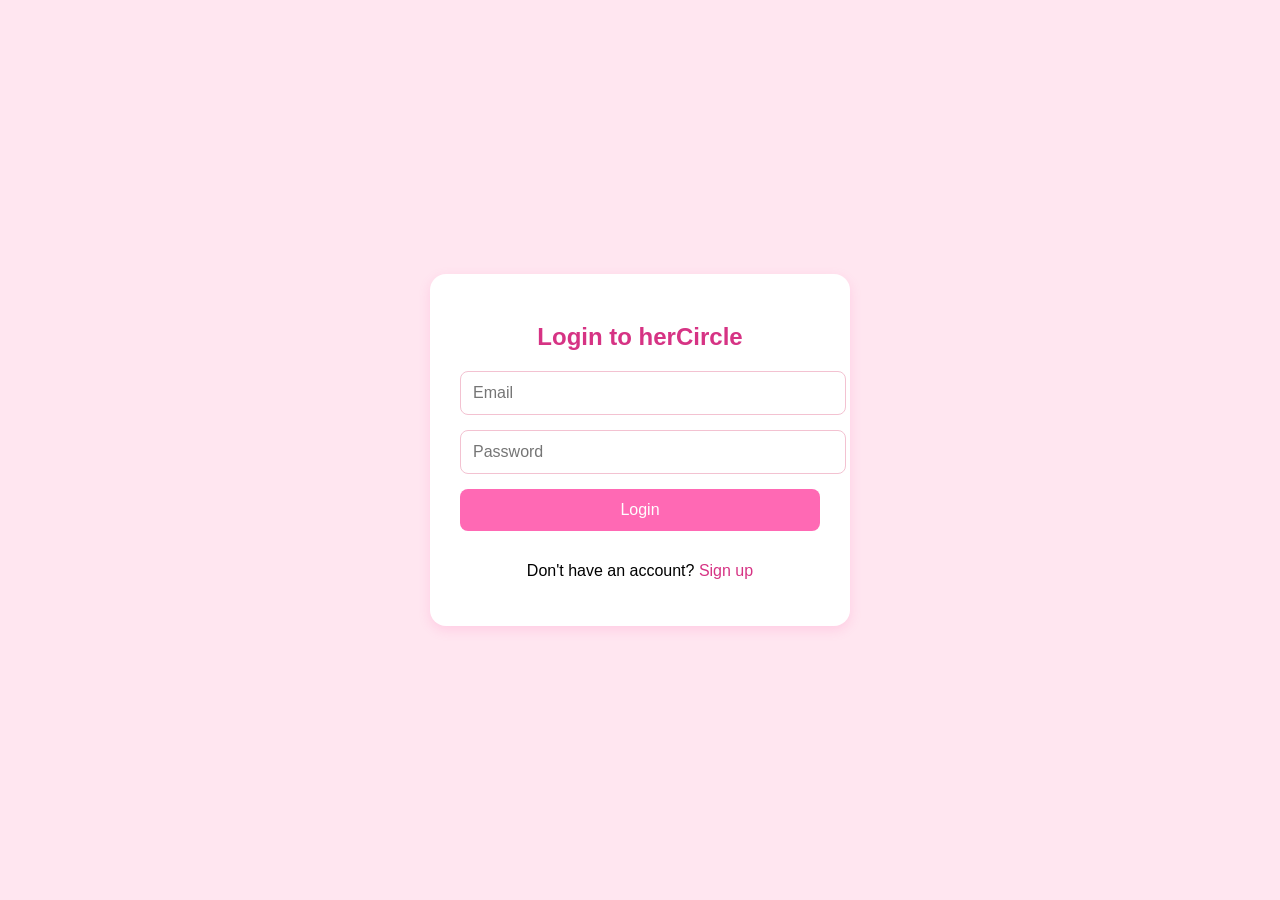
==== index.html @ e14ffa2d "her" ====
<!DOCTYPE html>
<html lang="en">
<head>
  <meta charset="UTF-8">
  <title>Login | WarmFlow</title>
  <link rel="stylesheet" href="style.css">
</head>
<body>
  <div class="form-container">
    <form onsubmit="handleLogin(event)">
      <h2>Login to herCircle</h2>
      <input type="email" id="loginEmail" placeholder="Email" required />
      <input type="password" id="loginPassword" placeholder="Password" required />
      <button type="submit">Login</button>
      <p>Don't have an account? <a href="signup.html">Sign up</a></p>
    </form>
  </div>
  <script src="script.js"></script>
</body>
</html>
---- style.css ----
body {
  font-family: 'Segoe UI', sans-serif;
  background-color: #ffe6f0;
  margin: 0;
  padding: 0;
  display: flex;
  align-items: center;
  justify-content: center;
  height: 100vh;
}

.form-container, .dashboard {
  background: white;
  padding: 30px;
  border-radius: 16px;
  box-shadow: 0 4px 12px rgba(255, 105, 180, 0.2);
  width: 90%;
  max-width: 360px;
  text-align: center;
}

h2 {
  color: #d63384;
  margin-bottom: 20px;
}

input, button {
  width: 100%;
  padding: 12px;
  margin-bottom: 15px;
  border: 1px solid #f3c2d1;
  border-radius: 8px;
  font-size: 1rem;
}

button {
  background-color: #ff69b4;
  color: white;
  border: none;
  cursor: pointer;
}

button:hover {
  background-color: #e0559e;
}

a {
  color: #d63384;
  text-decoration: none;
}
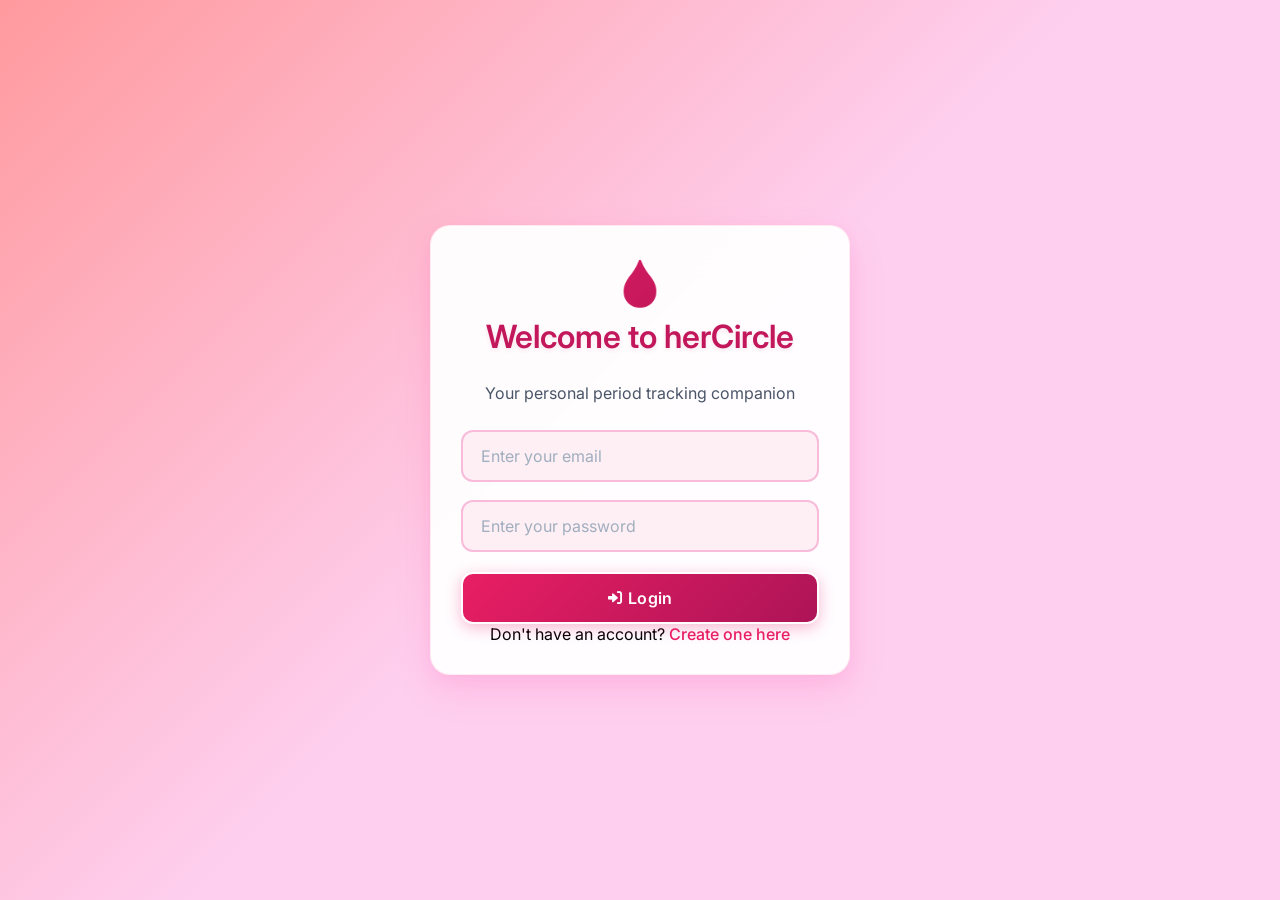
==== commit 70859da6: "chat bot added" ====
--- a/index.html
+++ b/index.html
@@ -2,17 +2,33 @@
 <html lang="en">
 <head>
   <meta charset="UTF-8">
-  <title>Login | WarmFlow</title>
+  <meta name="viewport" content="width=device-width, initial-scale=1.0">
+  <title>Login | herCircle</title>
   <link rel="stylesheet" href="style.css">
+  <link href="https://cdnjs.cloudflare.com/ajax/libs/font-awesome/6.0.0/css/all.min.css" rel="stylesheet">
 </head>
 <body>
   <div class="form-container">
+    <div class="logo">🩸</div>
+    <h2>Welcome to herCircle</h2>
+    <p class="welcome-text">Your personal period tracking companion</p>
+    
     <form onsubmit="handleLogin(event)">
-      <h2>Login to herCircle</h2>
-      <input type="email" id="loginEmail" placeholder="Email" required />
-      <input type="password" id="loginPassword" placeholder="Password" required />
-      <button type="submit">Login</button>
-      <p>Don't have an account? <a href="signup.html">Sign up</a></p>
+      <div class="input-group">
+        <input type="email" id="loginEmail" placeholder="Enter your email" required />
+      </div>
+      
+      <div class="input-group">
+        <input type="password" id="loginPassword" placeholder="Enter your password" required />
+      </div>
+      
+      <div class="button-group">
+        <button type="submit" class="primary">
+          <i class="fas fa-sign-in-alt"></i> Login
+        </button>
+      </div>
+      
+      <p>Don't have an account? <a href="signup.html">Create one here</a></p>
     </form>
   </div>
   <script src="script.js"></script>
--- a/style.css
+++ b/style.css
@@ -1,50 +1,1703 @@
-body {
-  font-family: 'Segoe UI', sans-serif;
-  background-color: #ffe6f0;
+@import url('https://fonts.googleapis.com/css2?family=Inter:wght@300;400;500;600;700&display=swap');
+
+* {
   margin: 0;
   padding: 0;
+  box-sizing: border-box;
+}
+
+body {
+  font-family: 'Inter', sans-serif;
+  background: linear-gradient(135deg, #ff9a9e 0%, #fecfef 50%, #fecfef 100%);
+  min-height: 100vh;
   display: flex;
   align-items: center;
   justify-content: center;
-  height: 100vh;
+  padding: 20px;
+  background-attachment: fixed;
+  margin: 0;
 }
 
 .form-container, .dashboard {
-  background: white;
+  background: rgba(255, 255, 255, 0.95);
+  backdrop-filter: blur(20px);
   padding: 30px;
+  border-radius: 20px;
+  box-shadow: 0 15px 35px rgba(255, 105, 180, 0.2), 0 5px 15px rgba(255, 105, 180, 0.1);
+  width: 100%;
+  max-width: 420px;
+  text-align: center;
+  border: 1px solid rgba(255, 182, 193, 0.25);
+  transition: transform 0.3s ease, box-shadow 0.3s ease;
+  animation: fadeInUp 0.6s ease;
+  margin: auto;
+}
+
+.form-container:hover, .dashboard:hover {
+  transform: translateY(-3px);
+  box-shadow: 0 20px 45px rgba(255, 105, 180, 0.25), 0 8px 20px rgba(255, 105, 180, 0.15);
+}
+
+@keyframes fadeInUp {
+  from {
+    opacity: 0;
+    transform: translateY(30px);
+  }
+  to {
+    opacity: 1;
+    transform: translateY(0);
+  }
+}
+
+h2 {
+  color: #c2185b;
+  margin-bottom: 25px;
+  font-size: 2rem;
+  font-weight: 600;
+  text-shadow: 0 2px 4px rgba(194, 24, 91, 0.1);
+  line-height: 1.2;
+}
+
+.dashboard h2 {
+  background: linear-gradient(135deg, #e91e63 0%, #ad1457 100%);
+  -webkit-background-clip: text;
+  -webkit-text-fill-color: transparent;
+  background-clip: text;
+  margin-bottom: 20px;
+}
+
+.input-group {
+  position: relative;
+  margin-bottom: 18px;
+}
+
+input, select, textarea {
+  width: 100%;
+  padding: 14px 18px;
+  border: 2px solid #f8bbd9;
+  border-radius: 12px;
+  font-size: 1rem;
+  font-family: 'Inter', sans-serif;
+  background: rgba(252, 228, 236, 0.6);
+  transition: all 0.3s ease;
+  color: #2d3748;
+  box-sizing: border-box;
+  backdrop-filter: blur(10px);
+}
+
+input:focus, select:focus, textarea:focus {
+  outline: none;
+  border-color: #e91e63;
+  background: rgba(255, 255, 255, 0.9);
+  box-shadow: 0 0 0 3px rgba(233, 30, 99, 0.1), 0 2px 8px rgba(233, 30, 99, 0.15);
+  transform: translateY(-1px);
+}
+
+input::placeholder, textarea::placeholder {
+  color: #a0aec0;
+  font-weight: 400;
+}
+
+select {
+  cursor: pointer;
+  background-image: url("data:image/svg+xml,%3csvg xmlns='http://www.w3.org/2000/svg' fill='none' viewBox='0 0 20 20'%3e%3cpath stroke='%23e91e63' stroke-linecap='round' stroke-linejoin='round' stroke-width='1.5' d='M6 8l4 4 4-4'/%3e%3c/svg%3e");
+  background-position: right 12px center;
+  background-repeat: no-repeat;
+  background-size: 16px;
+  padding-right: 40px;
+  appearance: none;
+}
+
+textarea {
+  min-height: 100px;
+  resize: vertical;
+  font-family: 'Inter', sans-serif;
+}
+
+.button-group {
+  display: flex;
+  flex-direction: column;
+  gap: 10px;
+  margin-top: 20px;
+}
+
+button {
+  width: 100%;
+  padding: 14px 20px;
+  border: none;
+  border-radius: 12px;
+  font-size: 1rem;
+  font-weight: 600;
+  cursor: pointer;
+  transition: all 0.3s ease;
+  font-family: 'Inter', sans-serif;
+  position: relative;
+  overflow: hidden;
+  display: flex;
+  align-items: center;
+  justify-content: center;
+  gap: 6px;
+  text-transform: none;
+  letter-spacing: 0.3px;
+  box-sizing: border-box;
+}
+
+button::before {
+  content: '';
+  position: absolute;
+  top: 0;
+  left: -100%;
+  width: 100%;
+  height: 100%;
+  background: linear-gradient(90deg, transparent, rgba(255, 255, 255, 0.2), transparent);
+  transition: left 0.5s;
+}
+
+button:hover::before {
+  left: 100%;
+}
+
+button.primary {
+  background: linear-gradient(135deg, #e91e63 0%, #ad1457 100%);
+  color: white;
+  box-shadow: 0 4px 15px rgba(233, 30, 99, 0.3);
+  border: 2px solid transparent;
+  background-clip: padding-box;
+}
+
+button.primary:hover {
+  transform: translateY(-2px);
+  box-shadow: 0 8px 25px rgba(233, 30, 99, 0.4);
+  background: linear-gradient(135deg, #f50057 0%, #c2185b 100%);
+}
+
+button.primary:active {
+  transform: translateY(-1px);
+  box-shadow: 0 6px 20px rgba(233, 30, 99, 0.5);
+}
+
+button.secondary {
+  background: linear-gradient(135deg, #f06292 0%, #ec407a 100%);
+  color: white;
+  box-shadow: 0 6px 20px rgba(240, 98, 146, 0.3);
+  border: 2px solid transparent;
+}
+
+button.secondary:hover {
+  transform: translateY(-3px);
+  box-shadow: 0 12px 35px rgba(240, 98, 146, 0.4);
+  background: linear-gradient(135deg, #f48fb1 0%, #f06292 100%);
+}
+
+button.secondary:active {
+  transform: translateY(-1px);
+  box-shadow: 0 8px 25px rgba(240, 98, 146, 0.5);
+}
+
+button.tertiary {
+  background: linear-gradient(135deg, #ffc1cc 0%, #ffb3ba 100%);
+  color: #c2185b;
+  box-shadow: 0 6px 20px rgba(255, 193, 204, 0.3);
+  border: 2px solid rgba(194, 24, 91, 0.1);
+  font-weight: 500;
+}
+
+button.tertiary:hover {
+  transform: translateY(-3px);
+  box-shadow: 0 12px 35px rgba(255, 193, 204, 0.4);
+  background: linear-gradient(135deg, #ffcdd2 0%, #ffc1cc 100%);
+  border-color: rgba(194, 24, 91, 0.2);
+}
+
+button.tertiary:active {
+  transform: translateY(-1px);
+  box-shadow: 0 8px 25px rgba(255, 193, 204, 0.5);
+}
+
+button:active {
+  transform: translateY(0);
+}
+
+button:focus {
+  outline: none;
+  box-shadow: 0 0 0 3px rgba(233, 30, 99, 0.3);
+}
+
+button i {
+  font-size: 0.9rem;
+  transition: transform 0.3s ease;
+}
+
+button:hover i {
+  transform: scale(1.1);
+}
+
+button:disabled {
+  opacity: 0.6;
+  cursor: not-allowed;
+  transform: none !important;
+  box-shadow: 0 2px 8px rgba(233, 30, 99, 0.2) !important;
+}
+
+button:disabled:hover::before {
+  left: -100% !important;
+}
+
+.dashboard {
+  max-width: 500px;
+}
+
+.form-grid {
+  display: grid;
+  grid-template-columns: 1fr 1fr;
+  gap: 12px;
+  margin-bottom: 18px;
+}
+
+.form-grid .input-group {
+  margin-bottom: 0;
+}
+
+.period-stats {
+  background: linear-gradient(135deg, #f093fb 0%, #f5576c 100%);
+  padding: 20px;
   border-radius: 16px;
-  box-shadow: 0 4px 12px rgba(255, 105, 180, 0.2);
-  width: 90%;
-  max-width: 360px;
-  text-align: center;
-}
-
-h2 {
-  color: #d63384;
-  margin-bottom: 20px;
-}
-
-input, button {
-  width: 100%;
-  padding: 12px;
-  margin-bottom: 15px;
-  border: 1px solid #f3c2d1;
-  border-radius: 8px;
+  margin: 20px 0;
+  color: white;
+  text-align: left;
+}
+
+.period-stats h3 {
+  margin-bottom: 10px;
+  font-size: 1.2rem;
+}
+
+.period-stats p {
+  margin: 5px 0;
+  opacity: 0.9;
+}
+
+.history-item {
+  background: #fce4ec;
+  padding: 15px;
+  border-radius: 12px;
+  margin: 10px 0;
+  border-left: 4px solid #e91e63;
+  text-align: left;
+}
+
+.history-item h4 {
+  color: #c2185b;
+  margin-bottom: 8px;
+}
+
+.history-item p {
+  color: #4a5568;
+  font-size: 0.9rem;
+  margin: 3px 0;
+}
+
+a {
+  color: #e91e63;
+  text-decoration: none;
+  font-weight: 500;
+  transition: color 0.3s ease;
+}
+
+a:hover {
+  color: #ad1457;
+  text-decoration: underline;
+}
+
+.logo {
+  font-size: 2.8rem;
+  margin-bottom: 8px;
+  background: linear-gradient(135deg, #e91e63 0%, #ad1457 100%);
+  -webkit-background-clip: text;
+  -webkit-text-fill-color: transparent;
+  background-clip: text;
+}
+
+.welcome-text {
+  color: #4a5568;
+  margin-bottom: 25px;
   font-size: 1rem;
-}
-
-button {
-  background-color: #ff69b4;
+  line-height: 1.5;
+}
+
+/* Calendar Styling */
+.calendar-container {
+  background: rgba(255, 255, 255, 0.98);
+  backdrop-filter: blur(25px);
+  border-radius: 24px;
+  padding: 30px;
+  margin: 20px 0;
+  box-shadow: 0 20px 50px rgba(255, 105, 180, 0.2);
+  border: 1px solid rgba(255, 182, 193, 0.3);
+  transition: all 0.3s ease;
+}
+
+.calendar-container:hover {
+  transform: translateY(-2px);
+  box-shadow: 0 25px 60px rgba(255, 105, 180, 0.25);
+}
+
+.calendar-header {
+  display: flex;
+  justify-content: space-between;
+  align-items: center;
+  margin-bottom: 25px;
+  padding: 10px 15px;
+  background: linear-gradient(135deg, rgba(233, 30, 99, 0.05) 0%, rgba(173, 20, 87, 0.05) 100%);
+  border-radius: 16px;
+  border: 1px solid rgba(233, 30, 99, 0.1);
+}
+
+.calendar-nav {
+  background: linear-gradient(135deg, #e91e63 0%, #ad1457 100%);
   color: white;
   border: none;
+  width: 40px;
+  height: 40px;
+  border-radius: 50%;
   cursor: pointer;
-}
-
-button:hover {
-  background-color: #e0559e;
-}
-
-a {
-  color: #d63384;
-  text-decoration: none;
-}
+  display: flex;
+  align-items: center;
+  justify-content: center;
+  transition: all 0.3s ease;
+  font-size: 1.1rem;
+  font-weight: 600;
+  box-shadow: 0 4px 15px rgba(233, 30, 99, 0.3);
+  position: relative;
+  overflow: hidden;
+}
+
+.calendar-nav::before {
+  content: '';
+  position: absolute;
+  top: 0;
+  left: -100%;
+  width: 100%;
+  height: 100%;
+  background: linear-gradient(90deg, transparent, rgba(255, 255, 255, 0.3), transparent);
+  transition: left 0.5s;
+}
+
+.calendar-nav:hover::before {
+  left: 100%;
+}
+
+.calendar-nav:hover {
+  transform: scale(1.1) rotate(5deg);
+  box-shadow: 0 8px 25px rgba(233, 30, 99, 0.5);
+  background: linear-gradient(135deg, #f50057 0%, #c2185b 100%);
+}
+
+.calendar-nav:active {
+  transform: scale(1.05);
+  box-shadow: 0 6px 20px rgba(233, 30, 99, 0.6);
+}
+
+.calendar-title {
+  color: #c2185b;
+  font-size: 1.4rem;
+  font-weight: 700;
+  text-align: center;
+  flex: 1;
+  text-shadow: 0 2px 4px rgba(194, 24, 91, 0.1);
+  background: linear-gradient(135deg, #e91e63 0%, #ad1457 100%);
+  -webkit-background-clip: text;
+  -webkit-text-fill-color: transparent;
+  background-clip: text;
+}
+
+.calendar-grid {
+  display: grid;
+  grid-template-columns: repeat(7, 1fr);
+  gap: 3px;
+  background: linear-gradient(135deg, #f8bbd9 0%, #f3e5f5 100%);
+  border-radius: 16px;
+  padding: 15px;
+  box-shadow: inset 0 2px 8px rgba(233, 30, 99, 0.1);
+}
+
+.calendar-day-header {
+  background: linear-gradient(135deg, #f06292 0%, #ec407a 100%);
+  color: white;
+  padding: 12px 6px;
+  text-align: center;
+  font-size: 0.85rem;
+  font-weight: 700;
+  border-radius: 8px;
+  margin-bottom: 8px;
+  box-shadow: 0 3px 10px rgba(240, 98, 146, 0.3);
+  text-transform: uppercase;
+  letter-spacing: 0.5px;
+  position: relative;
+  overflow: hidden;
+}
+
+.calendar-day-header::before {
+  content: '';
+  position: absolute;
+  top: 0;
+  left: -100%;
+  width: 100%;
+  height: 100%;
+  background: linear-gradient(90deg, transparent, rgba(255, 255, 255, 0.2), transparent);
+  transition: left 0.8s;
+}
+
+.calendar-day-header:nth-child(1)::before { animation-delay: 0.1s; }
+.calendar-day-header:nth-child(2)::before { animation-delay: 0.2s; }
+.calendar-day-header:nth-child(3)::before { animation-delay: 0.3s; }
+.calendar-day-header:nth-child(4)::before { animation-delay: 0.4s; }
+.calendar-day-header:nth-child(5)::before { animation-delay: 0.5s; }
+.calendar-day-header:nth-child(6)::before { animation-delay: 0.6s; }
+.calendar-day-header:nth-child(7)::before { animation-delay: 0.7s; }
+
+.calendar-day {
+  background: linear-gradient(135deg, #ffffff 0%, #fafafa 100%);
+  border-radius: 10px;
+  padding: 10px 6px;
+  text-align: center;
+  cursor: pointer;
+  transition: all 0.3s cubic-bezier(0.4, 0, 0.2, 1);
+  min-height: 40px;
+  display: flex;
+  align-items: center;
+  justify-content: center;
+  font-size: 0.95rem;
+  font-weight: 500;
+  color: #2d3748;
+  position: relative;
+  border: 2px solid transparent;
+  box-shadow: 0 2px 6px rgba(0, 0, 0, 0.05);
+  overflow: hidden;
+}
+
+.calendar-day::before {
+  content: '';
+  position: absolute;
+  top: 0;
+  left: 0;
+  right: 0;
+  bottom: 0;
+  background: linear-gradient(135deg, rgba(233, 30, 99, 0.1) 0%, rgba(173, 20, 87, 0.1) 100%);
+  opacity: 0;
+  transition: opacity 0.3s ease;
+  border-radius: 8px;
+}
+
+.calendar-day:hover::before {
+  opacity: 1;
+}
+
+.calendar-day:hover {
+  background: linear-gradient(135deg, #fce4ec 0%, #f8bbd9 100%);
+  transform: scale(1.08) translateY(-2px);
+  border-color: #f06292;
+  box-shadow: 0 8px 20px rgba(240, 98, 146, 0.3);
+  color: #c2185b;
+  font-weight: 600;
+}
+
+.calendar-day:active {
+  transform: scale(1.02) translateY(0);
+}
+
+.calendar-day.other-month {
+  color: #cbd5e1;
+  background: linear-gradient(135deg, #f8fafc 0%, #f1f5f9 100%);
+  opacity: 0.6;
+}
+
+.calendar-day.other-month:hover {
+  opacity: 0.8;
+  background: linear-gradient(135deg, #e2e8f0 0%, #cbd5e1 100%);
+}
+
+.calendar-day.today {
+  background: linear-gradient(135deg, #e91e63 0%, #ad1457 100%);
+  color: white;
+  font-weight: 700;
+  box-shadow: 0 6px 20px rgba(233, 30, 99, 0.4);
+  border: 2px solid rgba(255, 255, 255, 0.3);
+  animation: pulse 2s infinite;
+}
+
+@keyframes pulse {
+  0% { box-shadow: 0 6px 20px rgba(233, 30, 99, 0.4); }
+  50% { box-shadow: 0 8px 25px rgba(233, 30, 99, 0.6); }
+  100% { box-shadow: 0 6px 20px rgba(233, 30, 99, 0.4); }
+}
+
+.calendar-day.today:hover {
+  background: linear-gradient(135deg, #f50057 0%, #c2185b 100%);
+  transform: scale(1.12) translateY(-3px);
+  box-shadow: 0 10px 30px rgba(245, 0, 87, 0.5);
+}
+
+.calendar-day.period-day {
+  background: linear-gradient(135deg, #ff6b9d 0%, #ff5722 100%);
+  color: white;
+  font-weight: 700;
+  box-shadow: 0 6px 20px rgba(255, 107, 157, 0.4);
+  border: 2px solid rgba(255, 255, 255, 0.3);
+  position: relative;
+}
+
+.calendar-day.period-day::before {
+  background: linear-gradient(135deg, rgba(255, 255, 255, 0.2) 0%, rgba(255, 255, 255, 0.1) 100%);
+}
+
+.calendar-day.period-day:hover {
+  background: linear-gradient(135deg, #ff8a65 0%, #ff7043 100%);
+  transform: scale(1.12) translateY(-3px);
+  box-shadow: 0 10px 30px rgba(255, 138, 101, 0.5);
+}
+
+.calendar-day.predicted-period {
+  background: linear-gradient(135deg, #ffb3ba 0%, #ffc1cc 100%);
+  color: #c2185b;
+  border: 2px dashed #f06292;
+  font-weight: 600;
+  position: relative;
+  animation: breathe 3s ease-in-out infinite;
+}
+
+@keyframes breathe {
+  0%, 100% { transform: scale(1); }
+  50% { transform: scale(1.02); }
+}
+
+.calendar-day.predicted-period:hover {
+  background: linear-gradient(135deg, #ffcdd2 0%, #f8bbd9 100%);
+  border-color: #e91e63;
+  transform: scale(1.1) translateY(-2px);
+}
+
+.calendar-day.ovulation {
+  background: linear-gradient(135deg, #81c784 0%, #66bb6a 100%);
+  color: white;
+  font-weight: 700;
+  box-shadow: 0 6px 20px rgba(129, 199, 132, 0.4);
+  border: 2px solid rgba(255, 255, 255, 0.3);
+}
+
+.calendar-day.ovulation:hover {
+  background: linear-gradient(135deg, #a5d6a7 0%, #81c784 100%);
+  transform: scale(1.12) translateY(-3px);
+  box-shadow: 0 10px 30px rgba(165, 214, 167, 0.5);
+}
+
+.calendar-day.fertile {
+  background: linear-gradient(135deg, #a5d6a7 0%, #c8e6c9 100%);
+  color: #2e7d32;
+  border: 2px solid #81c784;
+  font-weight: 600;
+  box-shadow: 0 4px 15px rgba(165, 214, 167, 0.3);
+}
+
+.calendar-day.fertile:hover {
+  background: linear-gradient(135deg, #c8e6c9 0%, #dcedc8 100%);
+  border-color: #66bb6a;
+  transform: scale(1.1) translateY(-2px);
+  box-shadow: 0 8px 25px rgba(200, 230, 201, 0.4);
+}
+
+.calendar-day.selected {
+  background: linear-gradient(135deg, #9c27b0 0%, #673ab7 100%);
+  color: white;
+  font-weight: 700;
+  transform: scale(1.15);
+  box-shadow: 0 8px 25px rgba(156, 39, 176, 0.5);
+  border: 3px solid rgba(255, 255, 255, 0.5);
+  z-index: 10;
+  position: relative;
+}
+
+.calendar-day.selected:hover {
+  background: linear-gradient(135deg, #ab47bc 0%, #7986cb 100%);
+  transform: scale(1.18) translateY(-2px);
+  box-shadow: 0 12px 35px rgba(171, 71, 188, 0.6);
+}
+
+/* Calendar Day Indicators */
+.calendar-day::after {
+  content: '';
+  position: absolute;
+  bottom: 2px;
+  right: 2px;
+  width: 6px;
+  height: 6px;
+  border-radius: 50%;
+  background: transparent;
+}
+
+.calendar-day.has-notes::after {
+  background: #ffd54f;
+}
+
+.calendar-day.heavy-flow::after {
+  background: #d32f2f;
+}
+
+.calendar-day.medium-flow::after {
+  background: #f57c00;
+}
+
+.calendar-day.light-flow::after {
+  background: #fbc02d;
+}
+
+/* Calendar Legend */
+.calendar-legend {
+  margin-top: 25px;
+  padding: 20px;
+  background: linear-gradient(135deg, rgba(255, 255, 255, 0.15) 0%, rgba(255, 255, 255, 0.05) 100%);
+  backdrop-filter: blur(15px);
+  border-radius: 20px;
+  border: 1px solid rgba(255, 255, 255, 0.2);
+  box-shadow: 0 8px 32px rgba(255, 158, 158, 0.1);
+}
+
+.legend-title {
+  font-size: 18px;
+  font-weight: 700;
+  color: #e91e63;
+  margin-bottom: 15px;
+  text-align: center;
+  background: linear-gradient(135deg, #e91e63 0%, #f06292 100%);
+  -webkit-background-clip: text;
+  background-clip: text;
+  -webkit-text-fill-color: transparent;
+  text-transform: uppercase;
+  letter-spacing: 1px;
+}
+
+.legend-items {
+  display: grid;
+  grid-template-columns: repeat(auto-fit, minmax(180px, 1fr));
+  gap: 12px;
+}
+
+.legend-item {
+  display: flex;
+  align-items: center;
+  padding: 10px 15px;
+  background: linear-gradient(135deg, rgba(255, 255, 255, 0.1) 0%, rgba(255, 255, 255, 0.05) 100%);
+  border-radius: 12px;
+  transition: all 0.3s cubic-bezier(0.4, 0, 0.2, 1);
+  border: 1px solid rgba(255, 255, 255, 0.1);
+  font-size: 14px;
+  color: #555;
+}
+
+.legend-item:hover {
+  transform: translateY(-2px);
+  background: linear-gradient(135deg, rgba(255, 255, 255, 0.2) 0%, rgba(255, 255, 255, 0.1) 100%);
+  box-shadow: 0 6px 20px rgba(255, 158, 158, 0.15);
+}
+
+.legend-color {
+  width: 20px;
+  height: 20px;
+  border-radius: 8px;
+  margin-right: 12px;
+  box-shadow: 0 3px 10px rgba(0, 0, 0, 0.2);
+  position: relative;
+  transition: all 0.3s ease;
+  flex-shrink: 0;
+}
+
+.legend-color::before {
+  content: '';
+  position: absolute;
+  top: -2px;
+  left: -2px;
+  right: -2px;
+  bottom: -2px;
+  border-radius: 10px;
+  background: linear-gradient(135deg, rgba(255, 255, 255, 0.3) 0%, rgba(255, 255, 255, 0.1) 100%);
+  z-index: -1;
+  opacity: 0;
+  transition: opacity 0.3s ease;
+}
+
+.legend-item:hover .legend-color::before {
+  opacity: 1;
+}
+
+.legend-color.period { background: linear-gradient(135deg, #ff6b9d 0%, #ff5722 100%); }
+.legend-color.predicted { background: linear-gradient(135deg, #ffb3ba 0%, #ffc1cc 100%); border: 2px dashed #f06292; }
+.legend-color.ovulation { background: linear-gradient(135deg, #81c784 0%, #66bb6a 100%); }
+.legend-color.fertile { background: linear-gradient(135deg, #a5d6a7 0%, #c8e6c9 100%); }
+
+.legend-text {
+  font-weight: 500;
+  letter-spacing: 0.5px;
+}
+
+/* Date Input Styling for Calendar */
+input[type="date"] {
+  position: relative;
+  background: #fce4ec;
+  border: 2px solid #f8bbd9;
+  color: #2d3748;
+  cursor: pointer;
+}
+
+input[type="date"]::-webkit-calendar-picker-indicator {
+  background: url("data:image/svg+xml,%3csvg xmlns='http://www.w3.org/2000/svg' viewBox='0 0 20 20' fill='%23e91e63'%3e%3cpath fill-rule='evenodd' d='M6 2a1 1 0 00-1 1v1H4a2 2 0 00-2 2v10a2 2 0 002 2h12a2 2 0 002-2V6a2 2 0 00-2-2h-1V3a1 1 0 10-2 0v1H7V3a1 1 0 00-1-1zm0 5a1 1 0 000 2h8a1 1 0 100-2H6z' clip-rule='evenodd'/%3e%3c/svg%3e");
+  width: 20px;
+  height: 20px;
+  cursor: pointer;
+}
+
+input[type="date"]::-webkit-datetime-edit {
+  color: #2d3748;
+  padding: 0;
+}
+
+input[type="date"]::-webkit-datetime-edit-fields-wrapper {
+  padding: 0;
+}
+
+input[type="date"]::-webkit-datetime-edit-text {
+  color: #c2185b;
+  padding: 0 0.3em;
+}
+
+input[type="date"]::-webkit-datetime-edit-month-field,
+input[type="date"]::-webkit-datetime-edit-day-field,
+input[type="date"]::-webkit-datetime-edit-year-field {
+  color: #2d3748;
+  font-weight: 500;
+}
+
+input[type="date"]:focus::-webkit-datetime-edit-month-field,
+input[type="date"]:focus::-webkit-datetime-edit-day-field,
+input[type="date"]:focus::-webkit-datetime-edit-year-field {
+  background: rgba(233, 30, 99, 0.1);
+  border-radius: 4px;
+}
+
+/* Responsive Calendar */
+@media (max-width: 768px) {
+  .calendar-container {
+    padding: 20px 15px;
+    margin: 15px 0;
+  }
+  
+  .calendar-title {
+    font-size: 1.1rem;
+  }
+  
+  .calendar-day {
+    min-height: 30px;
+    font-size: 0.8rem;
+    padding: 6px 2px;
+  }
+  
+  .calendar-day-header {
+    font-size: 0.7rem;
+    padding: 6px 2px;
+  }
+  
+  .calendar-legend {
+    grid-template-columns: 1fr;
+    gap: 8px;
+  }
+}
+
+@media (max-width: 480px) {
+  .calendar-grid {
+    gap: 1px;
+    padding: 8px;
+  }
+  
+  .calendar-day {
+    min-height: 25px;
+    font-size: 0.75rem;
+    padding: 4px 2px;
+  }
+  
+  .calendar-nav {
+    width: 30px;
+    height: 30px;
+    font-size: 0.9rem;
+  }
+  
+  .calendar-title {
+    font-size: 1rem;
+  }
+}
+
+/* Custom Message Box */
+.message-overlay {
+  position: fixed;
+  top: 0;
+  left: 0;
+  width: 100%;
+  height: 100%;
+  background: rgba(0, 0, 0, 0.5);
+  backdrop-filter: blur(5px);
+  display: flex;
+  align-items: center;
+  justify-content: center;
+  z-index: 1000;
+  opacity: 0;
+  visibility: hidden;
+  transition: all 0.3s ease;
+}
+
+.message-overlay.show {
+  opacity: 1;
+  visibility: visible;
+}
+
+.message-box {
+  background: linear-gradient(135deg, rgba(255, 255, 255, 0.95) 0%, rgba(255, 255, 255, 0.9) 100%);
+  backdrop-filter: blur(20px);
+  border-radius: 20px;
+  padding: 30px;
+  max-width: 500px;
+  width: 90%;
+  text-align: center;
+  box-shadow: 0 20px 40px rgba(255, 105, 180, 0.3);
+  border: 1px solid rgba(255, 182, 193, 0.3);
+  transform: scale(0.8) translateY(20px);
+  transition: all 0.3s cubic-bezier(0.34, 1.56, 0.64, 1);
+  animation: messageSlideIn 0.4s ease;
+  max-height: 80vh;
+  overflow: hidden;
+  display: flex;
+  flex-direction: column;
+}
+
+.message-overlay.show .message-box {
+  transform: scale(1) translateY(0);
+}
+
+@keyframes messageSlideIn {
+  from {
+    opacity: 0;
+    transform: scale(0.8) translateY(30px);
+  }
+  to {
+    opacity: 1;
+    transform: scale(1) translateY(0);
+  }
+}
+
+.message-icon {
+  font-size: 3rem;
+  margin-bottom: 15px;
+  background: linear-gradient(135deg, #e91e63 0%, #f06292 100%);
+  -webkit-background-clip: text;
+  -webkit-text-fill-color: transparent;
+  background-clip: text;
+}
+
+.message-title {
+  color: #c2185b;
+  font-size: 1.3rem;
+  font-weight: 700;
+  margin-bottom: 10px;
+  background: linear-gradient(135deg, #e91e63 0%, #ad1457 100%);
+  -webkit-background-clip: text;
+  -webkit-text-fill-color: transparent;
+  background-clip: text;
+}
+
+.message-content {
+  color: #4a5568;
+  font-size: 1rem;
+  line-height: 1.6;
+  margin-bottom: 20px;
+  white-space: pre-line;
+  text-align: left;
+  max-height: 400px;
+  overflow-y: auto;
+  padding: 0 5px;
+  flex: 1;
+}
+
+.message-content::-webkit-scrollbar {
+  width: 6px;
+}
+
+.message-content::-webkit-scrollbar-track {
+  background: rgba(255, 182, 193, 0.2);
+  border-radius: 3px;
+}
+
+.message-content::-webkit-scrollbar-thumb {
+  background: linear-gradient(135deg, #e91e63 0%, #f06292 100%);
+  border-radius: 3px;
+}
+
+.message-content::-webkit-scrollbar-thumb:hover {
+  background: linear-gradient(135deg, #c2185b 0%, #e91e63 100%);
+}
+
+/* History Entry Styling */
+.history-entry {
+  background: linear-gradient(135deg, rgba(255, 182, 193, 0.1) 0%, rgba(255, 205, 210, 0.1) 100%);
+  border-radius: 12px;
+  padding: 15px;
+  margin-bottom: 15px;
+  border-left: 4px solid #f06292;
+  transition: all 0.3s ease;
+}
+
+.history-entry:hover {
+  background: linear-gradient(135deg, rgba(255, 182, 193, 0.2) 0%, rgba(255, 205, 210, 0.2) 100%);
+  transform: translateX(5px);
+  box-shadow: 0 4px 15px rgba(255, 105, 180, 0.2);
+}
+
+.history-entry-header {
+  display: flex;
+  justify-content: space-between;
+  align-items: center;
+  margin-bottom: 8px;
+}
+
+.history-entry-number {
+  background: linear-gradient(135deg, #e91e63 0%, #f06292 100%);
+  color: white;
+  padding: 4px 10px;
+  border-radius: 20px;
+  font-size: 0.8rem;
+  font-weight: 600;
+}
+
+.history-entry-date {
+  color: #c2185b;
+  font-weight: 600;
+  font-size: 0.9rem;
+}
+
+.history-entry-details {
+  display: grid;
+  grid-template-columns: 1fr 1fr;
+  gap: 8px;
+  margin-bottom: 8px;
+}
+
+.history-detail-item {
+  display: flex;
+  align-items: center;
+  gap: 6px;
+  font-size: 0.9rem;
+  color: #4a5568;
+}
+
+.history-detail-emoji {
+  font-size: 1rem;
+}
+
+.history-note {
+  background: rgba(255, 255, 255, 0.6);
+  padding: 8px 12px;
+  border-radius: 8px;
+  font-style: italic;
+  color: #666;
+  border: 1px solid rgba(255, 182, 193, 0.3);
+  margin-top: 8px;
+}
+
+.message-buttons {
+  display: flex;
+  gap: 10px;
+  justify-content: center;
+  flex-wrap: wrap;
+}
+
+.message-btn {
+  padding: 10px 20px;
+  border: none;
+  border-radius: 10px;
+  font-size: 0.9rem;
+  font-weight: 600;
+  cursor: pointer;
+  transition: all 0.3s ease;
+  font-family: 'Inter', sans-serif;
+  min-width: 80px;
+}
+
+.message-btn.primary {
+  background: linear-gradient(135deg, #e91e63 0%, #ad1457 100%);
+  color: white;
+  box-shadow: 0 4px 15px rgba(233, 30, 99, 0.3);
+}
+
+.message-btn.primary:hover {
+  transform: translateY(-2px);
+  box-shadow: 0 6px 20px rgba(233, 30, 99, 0.4);
+  background: linear-gradient(135deg, #f50057 0%, #c2185b 100%);
+}
+
+.message-btn.secondary {
+  background: linear-gradient(135deg, #ffc1cc 0%, #ffb3ba 100%);
+  color: #c2185b;
+  border: 1px solid rgba(194, 24, 91, 0.2);
+}
+
+.message-btn.secondary:hover {
+  transform: translateY(-2px);
+  background: linear-gradient(135deg, #ffcdd2 0%, #ffc1cc 100%);
+  border-color: rgba(194, 24, 91, 0.3);
+}
+
+/* Mobile Responsive Message Box */
+@media (max-width: 768px) {
+  .message-box {
+    max-width: 95%;
+    padding: 25px 20px;
+    max-height: 85vh;
+  }
+  
+  .message-title {
+    font-size: 1.1rem;
+  }
+  
+  .message-content {
+    font-size: 0.9rem;
+    max-height: 350px;
+  }
+  
+  .history-entry-details {
+    grid-template-columns: 1fr;
+    gap: 6px;
+  }
+  
+  .history-entry {
+    padding: 12px;
+  }
+  
+  .message-buttons {
+    flex-direction: column;
+    gap: 8px;
+  }
+  
+  .message-btn {
+    width: 100%;
+    padding: 12px 20px;
+  }
+}
+
+@media (max-width: 480px) {
+  .message-box {
+    padding: 20px 15px;
+    max-height: 90vh;
+  }
+  
+  .message-icon {
+    font-size: 2.5rem;
+    margin-bottom: 10px;
+  }
+  
+  .message-title {
+    font-size: 1rem;
+    margin-bottom: 8px;
+  }
+  
+  .message-content {
+    font-size: 0.85rem;
+    max-height: 300px;
+  }
+  
+  .history-entry {
+    padding: 10px;
+    margin-bottom: 10px;
+  }
+  
+  .history-entry-header {
+    flex-direction: column;
+    align-items: flex-start;
+    gap: 5px;
+  }
+  
+  .history-detail-item {
+    font-size: 0.8rem;
+  }
+}
+
+/* Responsive Design */
+@media (max-width: 768px) {
+  body {
+    padding: 15px;
+  }
+  
+  .form-container, .dashboard {
+    padding: 25px 20px;
+    max-width: 100%;
+  }
+  
+  h2 {
+    font-size: 1.7rem;
+    margin-bottom: 20px;
+  }
+  
+  .form-grid {
+    grid-template-columns: 1fr;
+    gap: 8px;
+  }
+  
+  .button-group {
+    gap: 8px;
+    margin-top: 18px;
+  }
+  
+  input, select, textarea, button {
+    padding: 12px 16px;
+    font-size: 0.95rem;
+  }
+  
+  .input-group {
+    margin-bottom: 15px;
+  }
+  
+  .welcome-text {
+    font-size: 0.95rem;
+    margin-bottom: 20px;
+  }
+}
+
+@media (max-width: 480px) {
+  body {
+    padding: 10px;
+  }
+  
+  .form-container, .dashboard {
+    padding: 20px 15px;
+    border-radius: 20px;
+  }
+  
+  h2 {
+    font-size: 1.5rem;
+    margin-bottom: 15px;
+  }
+  
+  input, select, textarea, button {
+    padding: 10px 14px;
+    font-size: 0.9rem;
+  }
+  
+  .logo {
+    font-size: 2.3rem;
+    margin-bottom: 6px;
+  }
+  
+  .welcome-text {
+    font-size: 0.9rem;
+    margin-bottom: 18px;
+  }
+  
+  .input-group {
+    margin-bottom: 12px;
+  }
+  
+  .button-group {
+    gap: 6px;
+    margin-top: 15px;
+  }
+}
+
+/* AI Chatbot Styles */
+.chatbot-toggle {
+  position: fixed;
+  bottom: 25px;
+  right: 25px;
+  width: 60px;
+  height: 60px;
+  background: linear-gradient(135deg, #e91e63 0%, #ad1457 100%);
+  border-radius: 50%;
+  border: none;
+  color: white;
+  font-size: 1.2rem;
+  font-weight: 600;
+  cursor: pointer;
+  box-shadow: 0 8px 25px rgba(233, 30, 99, 0.4), 0 4px 15px rgba(233, 30, 99, 0.2);
+  transition: all 0.4s cubic-bezier(0.4, 0, 0.2, 1);
+  z-index: 999;
+  display: flex;
+  align-items: center;
+  justify-content: center;
+  animation: pulse-glow 4s infinite;
+  background-image: url('chat_icon.png');
+  background-size: 32px 32px;
+  background-repeat: no-repeat;
+  background-position: center;
+  border: 3px solid rgba(255, 255, 255, 0.2);
+}
+
+@keyframes pulse-glow {
+  0%, 100% { 
+    box-shadow: 0 8px 25px rgba(233, 30, 99, 0.4), 0 4px 15px rgba(233, 30, 99, 0.2);
+    transform: scale(1);
+  }
+  50% { 
+    box-shadow: 0 12px 35px rgba(233, 30, 99, 0.6), 0 6px 20px rgba(233, 30, 99, 0.3);
+    transform: scale(1.05);
+  }
+}
+
+.chatbot-toggle:hover {
+  background: linear-gradient(135deg, #f50057 0%, #c2185b 100%);
+  transform: scale(1.15);
+  box-shadow: 0 15px 40px rgba(245, 0, 87, 0.6), 0 8px 25px rgba(245, 0, 87, 0.4);
+  border-color: rgba(255, 255, 255, 0.3);
+}
+
+.chatbot-container {
+  position: fixed;
+  bottom: 95px;
+  right: 25px;
+  width: 360px;
+  height: 500px;
+  background: linear-gradient(135deg, rgba(255, 255, 255, 0.98) 0%, rgba(255, 255, 255, 0.95) 100%);
+  backdrop-filter: blur(30px);
+  border-radius: 20px;
+  box-shadow: 0 20px 50px rgba(255, 105, 180, 0.3), 0 8px 25px rgba(255, 105, 180, 0.15);
+  border: 1px solid rgba(255, 182, 193, 0.3);
+  display: none;
+  flex-direction: column;
+  z-index: 998;
+  animation: slideInUp 0.5s cubic-bezier(0.4, 0, 0.2, 1);
+  overflow: hidden;
+}
+
+@keyframes slideInUp {
+  from {
+    opacity: 0;
+    transform: translateY(30px) scale(0.9);
+  }
+  to {
+    opacity: 1;
+    transform: translateY(0) scale(1);
+  }
+}
+
+.chatbot-container.show {
+  display: flex;
+}
+
+.chatbot-header {
+  background: linear-gradient(135deg, #e91e63 0%, #f06292 100%);
+  color: white;
+  padding: 18px 24px;
+  border-radius: 20px 20px 0 0;
+  display: flex;
+  justify-content: space-between;
+  align-items: center;
+  box-shadow: 0 4px 15px rgba(233, 30, 99, 0.3);
+  position: relative;
+  overflow: hidden;
+  border-bottom: 1px solid rgba(255, 255, 255, 0.1);
+}
+
+.chatbot-header::before {
+  content: '';
+  position: absolute;
+  top: 0;
+  left: 0;
+  right: 0;
+  bottom: 0;
+  background: linear-gradient(45deg, rgba(255, 255, 255, 0.1) 0%, rgba(255, 255, 255, 0.05) 100%);
+  pointer-events: none;
+}
+
+.chatbot-title {
+  font-size: 1.1rem;
+  font-weight: 600;
+  display: flex;
+  align-items: center;
+  gap: 8px;
+  text-shadow: 0 1px 3px rgba(0, 0, 0, 0.2);
+  letter-spacing: 0.3px;
+  z-index: 1;
+  position: relative;
+}
+
+.chatbot-title::before {
+  content: '🩸';
+  font-size: 1.1rem;
+  filter: drop-shadow(0 1px 2px rgba(0, 0, 0, 0.2));
+}
+
+.chatbot-close {
+  background: rgba(255, 255, 255, 0.2);
+  border: none;
+  color: white;
+  font-size: 0.9rem;
+  cursor: pointer;
+  padding: 0;
+  border-radius: 50%;
+  transition: all 0.3s ease;
+  font-weight: 500;
+  display: flex;
+  align-items: center;
+  justify-content: center;
+  width: 24px;
+  height: 24px;
+  backdrop-filter: blur(10px);
+  border: 1px solid rgba(255, 255, 255, 0.15);
+  z-index: 1;
+  position: relative;
+}
+
+.chatbot-close:hover {
+  background: rgba(255, 255, 255, 0.3);
+  transform: scale(1.1);
+  border-color: rgba(255, 255, 255, 0.3);
+}
+
+.chatbot-messages {
+  flex: 1;
+  padding: 20px;
+  overflow-y: auto;
+  display: flex;
+  flex-direction: column;
+  gap: 16px;
+  background: linear-gradient(135deg, rgba(252, 228, 236, 0.2) 0%, rgba(248, 187, 217, 0.15) 100%);
+}
+
+.chatbot-messages::-webkit-scrollbar {
+  width: 8px;
+}
+
+.chatbot-messages::-webkit-scrollbar-track {
+  background: rgba(255, 182, 193, 0.15);
+  border-radius: 4px;
+  margin: 8px 0;
+}
+
+.chatbot-messages::-webkit-scrollbar-thumb {
+  background: linear-gradient(135deg, #e91e63 0%, #f06292 100%);
+  border-radius: 4px;
+  border: 1px solid rgba(255, 255, 255, 0.2);
+}
+
+.chatbot-messages::-webkit-scrollbar-thumb:hover {
+  background: linear-gradient(135deg, #c2185b 0%, #e91e63 100%);
+}
+
+.chat-message {
+  display: flex;
+  gap: 12px;
+  animation: fadeInMessage 0.4s cubic-bezier(0.4, 0, 0.2, 1);
+  align-items: flex-end;
+}
+
+@keyframes fadeInMessage {
+  from {
+    opacity: 0;
+    transform: translateY(15px) scale(0.95);
+  }
+  to {
+    opacity: 1;
+    transform: translateY(0) scale(1);
+  }
+}
+
+.chat-message.user {
+  flex-direction: row-reverse;
+}
+
+.chat-avatar {
+  width: 38px;
+  height: 38px;
+  border-radius: 50%;
+  display: flex;
+  align-items: center;
+  justify-content: center;
+  font-size: 1.2rem;
+  flex-shrink: 0;
+  box-shadow: 0 4px 12px rgba(0, 0, 0, 0.15);
+  border: 2px solid rgba(255, 255, 255, 0.6);
+  transition: all 0.3s ease;
+}
+
+.chat-avatar:hover {
+  transform: scale(1.05);
+  box-shadow: 0 6px 16px rgba(0, 0, 0, 0.2);
+}
+
+.chat-avatar.bot {
+  background: linear-gradient(135deg, #e91e63 0%, #f06292 100%);
+  color: white;
+  font-size: 0.7rem;
+  font-weight: 600;
+  text-align: center;
+  line-height: 1;
+  background-image: url('chat_icon.png');
+  background-size: 22px 22px;
+  background-repeat: no-repeat;
+  background-position: center;
+}
+
+.chat-avatar.user {
+  background: linear-gradient(135deg, #ffc1cc 0%, #ffb3ba 100%);
+  color: #c2185b;
+  font-weight: 600;
+  border: 2px solid rgba(255, 193, 204, 0.6);
+}
+
+.chat-bubble {
+  max-width: 78%;
+  padding: 14px 18px;
+  border-radius: 20px;
+  font-size: 0.95rem;
+  line-height: 1.6;
+  position: relative;
+  word-wrap: break-word;
+  box-shadow: 0 4px 12px rgba(0, 0, 0, 0.08);
+  transition: all 0.3s ease;
+  border: 1px solid rgba(255, 255, 255, 0.3);
+}
+
+.chat-bubble:hover {
+  transform: translateY(-1px);
+  box-shadow: 0 6px 16px rgba(0, 0, 0, 0.12);
+}
+
+.chat-bubble.bot {
+  background: linear-gradient(135deg, rgba(233, 30, 99, 0.08) 0%, rgba(240, 98, 146, 0.06) 100%);
+  color: #4a5568;
+  border-bottom-left-radius: 8px;
+  border: 1px solid rgba(233, 30, 99, 0.15);
+  backdrop-filter: blur(10px);
+  position: relative;
+}
+
+.chat-bubble.bot::before {
+  content: '';
+  position: absolute;
+  top: 0;
+  left: 0;
+  right: 0;
+  bottom: 0;
+  background: linear-gradient(135deg, rgba(255, 255, 255, 0.8) 0%, rgba(255, 255, 255, 0.4) 100%);
+  border-radius: 20px;
+  border-bottom-left-radius: 8px;
+  pointer-events: none;
+  z-index: -1;
+}
+
+.chat-bubble.user {
+  background: linear-gradient(135deg, #e91e63 0%, #f06292 100%);
+  color: white;
+  border-bottom-right-radius: 8px;
+  box-shadow: 0 6px 20px rgba(233, 30, 99, 0.35);
+  text-shadow: 0 1px 2px rgba(0, 0, 0, 0.1);
+}
+
+.chat-input-container {
+  padding: 20px 24px;
+  border-top: 1px solid rgba(255, 182, 193, 0.3);
+  display: flex;
+  gap: 12px;
+  align-items: center;
+  background: linear-gradient(135deg, rgba(255, 255, 255, 0.9) 0%, rgba(252, 228, 236, 0.4) 100%);
+  backdrop-filter: blur(20px);
+}
+
+.chat-input {
+  flex: 1;
+  padding: 14px 20px;
+  border: 2px solid #f8bbd9;
+  border-radius: 25px;
+  font-size: 0.95rem;
+  background: rgba(255, 255, 255, 0.9);
+  color: #2d3748;
+  outline: none;
+  transition: all 0.3s ease;
+  font-family: 'Inter', sans-serif;
+  box-shadow: 0 2px 8px rgba(233, 30, 99, 0.1);
+}
+
+.chat-input:focus {
+  border-color: #e91e63;
+  background: white;
+  box-shadow: 0 0 0 4px rgba(233, 30, 99, 0.15), 0 4px 12px rgba(233, 30, 99, 0.2);
+  transform: translateY(-1px);
+}
+
+.chat-input::placeholder {
+  color: #a0aec0;
+  font-weight: 400;
+}
+
+.chat-send {
+  width: 44px;
+  height: 44px;
+  background: linear-gradient(135deg, #e91e63 0%, #ad1457 100%);
+  border: none;
+  border-radius: 50%;
+  color: white;
+  font-size: 1.1rem;
+  cursor: pointer;
+  transition: all 0.3s ease;
+  display: flex;
+  align-items: center;
+  justify-content: center;
+  box-shadow: 0 4px 15px rgba(233, 30, 99, 0.4);
+  border: 2px solid rgba(255, 255, 255, 0.2);
+}
+
+.chat-send:hover {
+  background: linear-gradient(135deg, #f50057 0%, #c2185b 100%);
+  transform: scale(1.1);
+  box-shadow: 0 6px 20px rgba(245, 0, 87, 0.5);
+}
+
+.chat-send:active {
+  transform: scale(1.05);
+}
+
+.chat-send:disabled {
+  opacity: 0.6;
+  cursor: not-allowed;
+  transform: none;
+}
+
+.typing-indicator {
+  display: flex;
+  gap: 4px;
+  padding: 10px 0;
+}
+
+.typing-dot {
+  width: 6px;
+  height: 6px;
+  background: #e91e63;
+  border-radius: 50%;
+  animation: typingAnimation 1.4s infinite;
+}
+
+.typing-dot:nth-child(2) { animation-delay: 0.2s; }
+.typing-dot:nth-child(3) { animation-delay: 0.4s; }
+
+@keyframes typingAnimation {
+  0%, 60%, 100% { opacity: 0.3; }
+  30% { opacity: 1; }
+}
+
+/* Mobile Responsive Chatbot */
+@media (max-width: 768px) {
+  .chatbot-container {
+    bottom: 80px;
+    right: 15px;
+    left: 15px;
+    width: auto;
+    height: 460px;
+    border-radius: 18px;
+  }
+  
+  .chatbot-toggle {
+    bottom: 20px;
+    right: 20px;
+    width: 55px;
+    height: 55px;
+    font-size: 1.1rem;
+  }
+  
+  .chatbot-header {
+    padding: 16px 20px;
+    border-radius: 18px 18px 0 0;
+  }
+  
+  .chatbot-title {
+    font-size: 1rem;
+  }
+  
+  .chatbot-messages {
+    padding: 18px;
+    gap: 14px;
+  }
+  
+  .chat-bubble {
+    max-width: 82%;
+    font-size: 0.9rem;
+    padding: 12px 16px;
+  }
+  
+  .chat-input {
+    font-size: 0.9rem;
+    padding: 12px 18px;
+  }
+  
+  .chat-send {
+    width: 42px;
+    height: 42px;
+  }
+}
+
+@media (max-width: 480px) {
+  .chatbot-container {
+    height: 440px;
+    border-radius: 18px;
+    bottom: 80px;
+  }
+  
+  .chatbot-toggle {
+    width: 50px;
+    height: 50px;
+    bottom: 18px;
+    right: 18px;
+  }
+  
+  .chatbot-header {
+    padding: 14px 18px;
+  }
+  
+  .chatbot-title {
+    font-size: 1rem;
+    gap: 8px;
+  }
+  
+  .chatbot-close {
+    width: 28px;
+    height: 28px;
+    font-size: 1rem;
+  }
+  
+  .chatbot-messages {
+    padding: 18px;
+    gap: 14px;
+  }
+  
+  .chat-avatar {
+    width: 34px;
+    height: 34px;
+  }
+  
+  .chat-avatar.bot {
+    background-size: 18px 18px;
+  }
+  
+  .chat-bubble {
+    font-size: 0.85rem;
+    padding: 10px 14px;
+    border-radius: 16px;
+  }
+  
+  .chat-input-container {
+    padding: 16px 18px;
+  }
+  
+  .chat-input {
+    padding: 10px 16px;
+    font-size: 0.85rem;
+  }
+  
+  .chat-send {
+    width: 38px;
+    height: 38px;
+    font-size: 0.95rem;
+  }
+}
